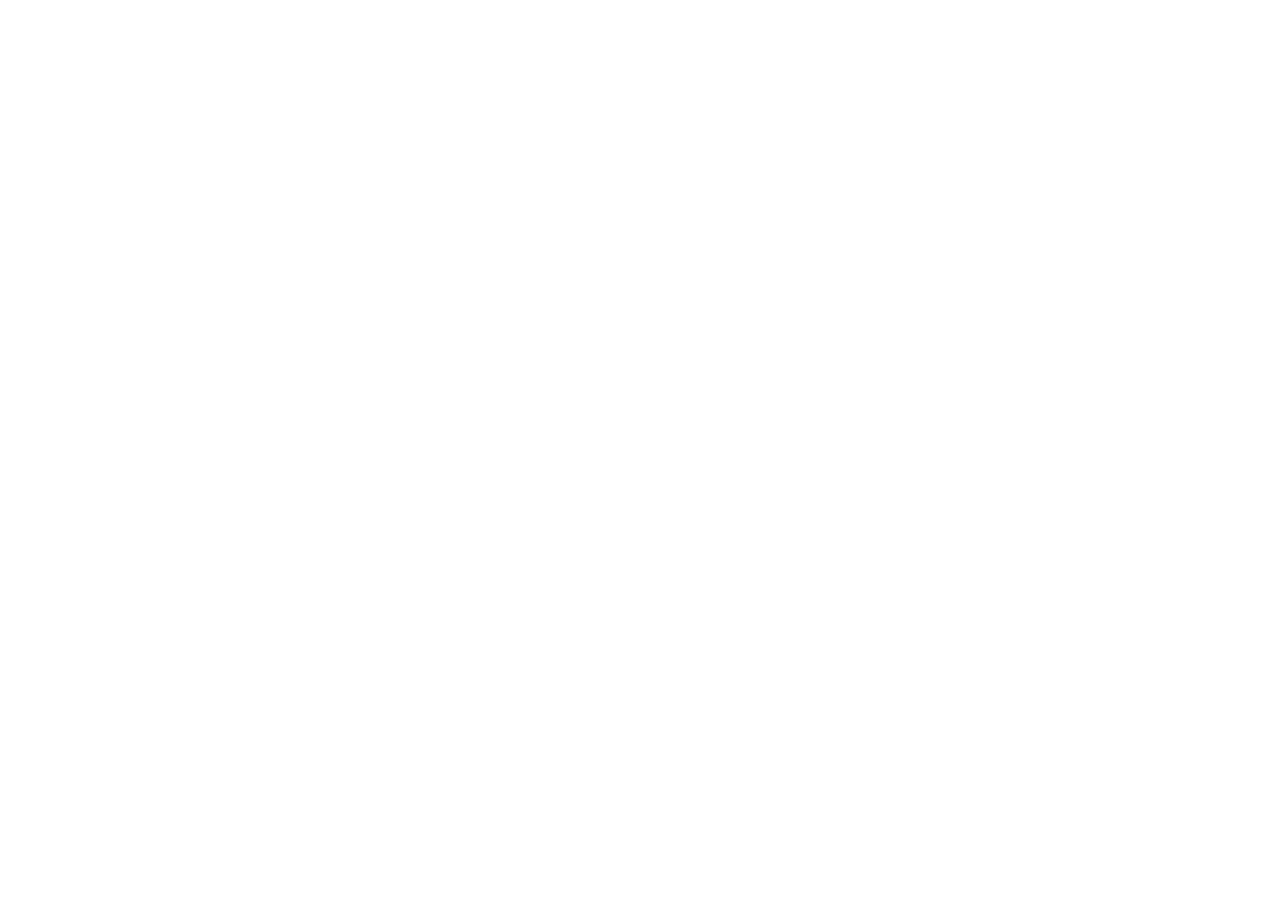
==== table/index.html @ 89da7531 "[ feature/table-ui ] initializing webpage" ====
<!DOCTYPE html>
<html lang="en">
<head>
    <meta charset="UTF-8">
    <meta name="viewport" content="width=device-width, initial-scale=1.0">
    <title>shine.smile</title>

    <!-- favicon -->
    <link rel="apple-touch-icon" sizes="57x57" href="./assets/favicon/apple-icon-57x57.png">
    <link rel="apple-touch-icon" sizes="60x60" href="./assets/favicon/apple-icon-60x60.png">
    <link rel="apple-touch-icon" sizes="72x72" href="./assets/favicon/apple-icon-72x72.png">
    <link rel="apple-touch-icon" sizes="76x76" href="./assets/favicon/apple-icon-76x76.png">
    <link rel="apple-touch-icon" sizes="114x114" href="./assets/favicon/apple-icon-114x114.png">
    <link rel="apple-touch-icon" sizes="120x120" href="./assets/favicon/apple-icon-120x120.png">
    <link rel="apple-touch-icon" sizes="144x144" href="./assets/favicon/apple-icon-144x144.png">
    <link rel="apple-touch-icon" sizes="152x152" href="./assets/favicon/apple-icon-152x152.png">
    <link rel="apple-touch-icon" sizes="180x180" href="./assets/favicon/apple-icon-180x180.png">
    <link rel="icon" type="image/png" sizes="192x192"  href="./assets/favicon/android-icon-192x192.png">
    <link rel="icon" type="image/png" sizes="32x32" href="./assets/favicon/favicon-32x32.png">
    <link rel="icon" type="image/png" sizes="96x96" href="./assets/favicon/favicon-96x96.png">
    <link rel="icon" type="image/png" sizes="16x16" href="./assets/favicon/favicon-16x16.png">
    <link rel="manifest" href="./assets/favicon/manifest.json">
    <meta name="msapplication-TileColor" content="#ffffff">
    <meta name="msapplication-TileImage" content="/ms-icon-144x144.png">
    <meta name="theme-color" content="#ffffff">


    <!-- preconnect -->
    <link rel="preconnect" href="https://cdnjs.cloudflare.com">
    <link rel="preconnect" href="https://fonts.googleapis.com">
    <link rel="preconnect" href="https://fonts.gstatic.com" crossorigin>

    <!-- fonts and icons -->
    <link href="https://fonts.googleapis.com/css2?family=Montserrat:ital,wght@0,100..900;1,100..900&display=swap" rel="stylesheet">
    <link rel="stylesheet" href="https://cdnjs.cloudflare.com/ajax/libs/font-awesome/6.5.2/css/all.min.css" integrity="sha512-SnH5WK+bZxgPHs44uWIX+LLJAJ9/2PkPKZ5QiAj6Ta86w+fsb2TkcmfRyVX3pBnMFcV7oQPJkl9QevSCWr3W6A==" crossorigin="anonymous" referrerpolicy="no-referrer" />

    <!-- css -->
    <link rel="stylesheet" href="./../assets/css/reset.css">
    <link rel="stylesheet" href="./index.css">
</head>
<body>
    
</body>
</html>
---- table/index.css ----
/* General formating */
    :root {
        --color-1: #2E80CE;
        --color-2: #575F66;
        --color-3: #ffffff;
        --color-4: #C9D2DA;
        --color-5: #10375C;
        --color-6: #A9B3BB;
        
        --main-font: "Sora", sans-serif;
        --font-2: "Open Sans", sans-serif;
    }
    * {font-size: 1.6rem; font-family: var(--main-font);font-optical-sizing: auto; font-weight: 300; color: var(--color-2);}
    ::-webkit-scrollbar {background: transparent; width: 5px;}
    ::-webkit-scrollbar-thumb {background: var(--color-5);}
    
/* Common selectors */
    .content-margin {width: calc(100% - 60px * 2); margin-left: auto;margin-right: auto; max-width: 1170px;}

    .logo {width: 86px;height: 31px; background: url(./assets/images/logo/logo.svg) center / cover no-repeat; display: block;}
    .logo:hover {transform: scale(1.05);}
    /* icons */
    
    /* buttons */
    .button2 {padding: 6px 3px; display: inline-block; color: var(--color-4);}
    .button2::before {content: attr(title); display: block;;font-weight: 800; height: 0;visibility: hidden;}
    .button2:hover {color: var(--color-3); font-weight: 400;}

    .button1 {color: var(--color-3); font-weight: 400; background: var(--color-1); border-radius: 30px; border: 1px solid transparent;}
    .button1:hover {background: var(--color-3); border-color: var(--color-1); color: var(--color-1);}

    /* sections */
    .common-section {margin-top: 170px; margin-bottom: 170px;}

    /* transition options */
    a,i {transition: .3s;}
    a {text-decoration: none; }
    ul {list-style-type: none;}

    /* Headers and texts */
    h1,h2,h3,p {margin: 0;padding: 0;}
    h1,h2,h3 {font-weight: 600;line-height: 1.2;}
    h2,h3 { color: var(--color-5);}

    h1 {font-size: 7rem;color: var(--color-3);}
    h2 {font-size: 5rem;}
    
    .desc {font-size: 1.8rem; line-height: 1.6; margin-top: 18px; max-width: 468px; display: -webkit-box; -webkit-line-clamp: 2; -webkit-box-orient:vertical; overflow: hidden;}

    /* navigation l/r */
    .nav {display: flex;gap: 18px;}
    .nav__button {width: 36px;height: 36px;border-radius: 50%;box-sizing: border-box; border: 1px solid var(--color-2); display: flex;align-items: center;justify-content: center;}
    .nav__button {color: var(--color-2);}
    .nav__button:hover {border-color: var(--color-1); background: var(--color-1);}
    .nav__button:hover i {color: var(--color-3);}

/* **************************************************** */

/* Particular selectors */
    /* Navigation bar / Header */
    .navigation { display: flex; justify-content: center; position: sticky; top: -15px; padding-top: 15px; background: var(--color-5); z-index: 999;}
    .navigation__wrapper {padding: 15px 60px; display: flex; align-items: center;}

    .navigation__menu-list {margin-left: auto;margin-right: auto;}
        .navigation__menu-list ul {display: inline-flex; align-items: center;gap: 42px}
        .navigation__menu-list ul a {padding: 6px 3px; display: inline-flex; align-items: center;color: var(--color-4)}
        .navigation__menu-list ul a:before {content: ''; display: block; width: 6px;height: 6px; border-radius: 50%; background: transparent;margin-right: 8px;; transition: .3s;}
        .navigation__menu-list ul a:hover {color: var(--color-3);}
        .navigation__menu-list ul li:hover a::before {background: var(--color-3);}

    .navigation__cta-wrapper {display: flex;align-items: center; gap: 28px;}
        .navigation__button1 {border-radius: 22px;}
        .navigation__button2 {padding: 8px 20px;}
    /*   main ~ sections  */
        /*   main/hero_container  */
        .hero {background: var(--color-5); min-height: 600px; max-height: 850px; height: calc(100vh - 110px); display: flex;}
        .hero__wrapper {display: grid; gap: 113px; align-items: center; grid-template-columns: repeat(2, 1fr);}
            /*   hero/text   */
            .hero__text {max-width: 517px;}
            .hero__title {margin-bottom: 22px;display: -webkit-box; -webkit-line-clamp: 3; -webkit-box-orient:vertical; overflow: hidden;}
            .hero__desc {margin-bottom: 38px; color: var(--color-4);display: -webkit-box; -webkit-line-clamp: 2; -webkit-box-orient:vertical; overflow: hidden;}
            .hero__cta-wrapper {display: flex;align-items: center; gap: 38px;}
                .hero__button1 {padding: 15px 45px; }
                .hero__call {display: inline-flex; align-items: center; color: var(--color-3); }
                .hero__tel {color: var(--color-3); white-space: break-spaces;}
                .hero__tel:hover {color: var(--color-4);}
            /*  hero/images */
            .hero__image {display: flex;align-items: center; max-width: 528px; }
                .hero__image img {object-fit: cover; border-radius: 6px;}
                .hero__image1 {aspect-ratio: 11/18; max-width: 330px; width: 62.5%;  z-index: 10;}
                .hero__image2 {aspect-ratio: 21/41; max-width: 210px; width: 37.5%; margin-left: -6px;}

        /*   main/services_container  */
        .services__wrapper {display: grid; grid-template-columns: repeat(2, 1fr);grid-column-gap: 130px;grid-row-gap: 70px; grid-template-areas: "t t" "i l"; align-items: stretch;}
        .services__wrapper > * {display: block; width: 100%;}
            /* services/meta */
            .services__meta {grid-area: t;}
                .services__meta > * {margin: 0 auto;}
                .services__meta h2 {width: 100%;text-align: center;}
                .services__desc {width: 100%;text-align: center;}
            /* services/image */
            .services__image {grid-area: i; aspect-ratio: 1/1; object-fit: cover; border-radius: 12px;}
            /* services/list >> service items */
            .services__list {grid-area: l; padding: 36px 0;}
                /* services/list/items */
                .services__sv-item {width: 100%; box-sizing: border-box;padding: 22px;border-radius: 10px; display: flex;align-items: flex-start;gap: 20px; transition: .3s;}
                    .sv-item__title {font-size: 1.8rem; margin-bottom: 8px; font-weight: 600;line-height: 1.2; color: var(--color-5); display: inline-block;}
                        .sv-item__title:hover{color: var(--color-1);}
                    .sv-item__desc {line-height: 1.75;}
                    .sv-item__icon {width: 60px;height: 60px;border-radius: 50%;display: flex;align-items: center;justify-content: center; background: #EFF6FD; flex-shrink: 0; box-shadow: 0 8px 16px rgba(0 0 0 / 5%);}
                        .sv-item__icon i {color: var(--color-5);}
                .services__sv-item:hover {box-shadow: 0px 14px 28px 0px rgba(0, 0, 0, 0.05);} 
                .services__sv-item:hover .sv-item__icon {background: var(--color-5);} .services__sv-item:hover i {color: var(--color-3);}
                /* services/list/cta */
                .services__cta {display: inline-block; margin-top: auto; padding: 15px 50px;margin-top: 55px;}
        /*   main/how it works_container  */
        .hiw {background: #F6FBFF;padding: 100px 0;display: flex;}
            /* main/how it works/p.desc */
            .hiw__desc {margin-bottom: 70px;}
            /* main/how it works/list container */
            .hiw__list {display: flex;align-items: flex-end; gap: 30px;min-height: 416px; flex-wrap: wrap; justify-content: center;}
                .hiw__hiw-item {box-sizing: border-box; width: 370px;height: 400px;border-radius: 4px;border: 16px solid #eaf6ff;padding: 42px; transition: .3s;flex-shrink: 0; }
                .hiw__hiw-item:hover {margin-bottom: 16px; border-color: var(--color-1);}
                    .hiw-item__icon {width: 72px;height: 72px;margin-bottom: 18px;}
                    .hiw-item__title {font-size: 2.6rem;font-weight: 600;color: var(--color-5);margin-bottom: 28px;}
                    .hiw-item__desc {margin-bottom: 18px;line-height: 1.75;}
                    .hiw-item__cta:hover {font-weight: 400;color: var(--color-1);}
        /*   main/information_container  */
        .info__wrapper {display: grid;gap: 130px; grid-template-columns: repeat(2, 1fr); align-content: center; grid-auto-rows: minmax(500px, auto);}
            /* main/information/images */
            .info__image {position: relative;}
                .info__image img {position: absolute; object-fit: cover; border-radius: 6px; }
                .info__img1 {top: 0;left: 0; width: 90%; aspect-ratio: 4 / 3;}
                .info__img2 {bottom: 0;right: 0; width: 40%; aspect-ratio: 1 / 1.5;}
            .info__text {display: flex;justify-content: center; flex-direction: column;}
                .info__cta {padding: 15px 50px;display: inline-block; margin-top: 38px;}
        /*  main/teams_container */
        .team__wrapper {display: flex; align-items: center; flex-direction: column;}
            /* main/teams/title */
            .team__title { margin-bottom: 38px;display: block;text-align: center;}
            /* main/teams/cta */
            .team__cta {margin-bottom: 70px; display: inline-block;padding: 15px 25px; margin-left: auto;margin-right: auto;}
            /* main/teams/people-list */
            .team__people {width: 100%;margin-bottom: 38px; gap: 30px;display: flex;overflow: hidden;}
                .people__person {width: 270px;flex-shrink: 0;}
                .people__person:hover .person__img {filter: brightness(.8);}
                .person__img {width: 100%;height: 318px; object-fit: cover; border-radius: 6px; transition: 0.3s;}
                .person__meta {padding: 12px 18px;}
                    .person__name {color: var(--color-5); font-weight: 400; text-align: center; line-height: 1.75; display: block;transition: 0.3s;}
                    .person__name:hover {font-weight: 600;color: var(--color-1);}
                    .person__location {font-size: 1.4rem;text-align: center;line-height: 1.8;}
        /*  main/download_container */
        .download__wrapper {border-radius: 4px;background: var(--color-1);padding: 76px 70px; box-sizing: border-box; position: relative;}
            .download__image {flex-shrink: 0;width: 284px;height: 522px; margin-bottom: -70px; background: url(./assets/images/page-landing/cta-download/phone.svg) center/contain no-repeat; position: absolute;bottom: 70px;}
            .download__text {margin-left: auto; width: 50%;}
                .download__title {color: var(--color-3);margin-bottom: 18px;}
                .download__desc {color: var(--color-3); margin-bottom: 38px; }
                .download__location {display: flex;align-items: center;gap: 28px;}
                    .download__store {display: inline-block; opacity: 0.8;}
                    .download__store:hover {opacity: 1;}
        /*  main/blog_container */
        .blog {overflow: inherit;}
        .blog__wrapper {display: grid;grid-template-columns: 450px calc(100% - 580px); grid-gap: 130px; align-items: center; }
            /* blog/text */
            .blog__text {display: grid;grid-gap: 28px;}
                .blog__cta {display: inline-block; color: #10375C;}
                .blog__cta:hover {text-decoration: underline;}
            /* blog/list */
            .blog-list {display: grid;grid-template-columns: repeat(auto-fill, 270px); grid-auto-rows: 375px;grid-auto-columns: 270px;grid-gap: 30px;  grid-auto-flow: column; overflow-x: clip; width: 100%; box-sizing: border-box; padding: 0 20px;}
                .blog-list__blog-item {border-radius: 12px; border: 1px solid #E8EBEE; box-sizing: border-box; overflow: hidden; transition: 0.3s;}
                .blog-list__blog-item:hover {border-color: transparent;box-shadow: 0px 18px 50px 0px rgba(0, 0, 0, 0.05);}
                    .blog-item__img {height: 172px; object-fit: cover;}
                    .blog-item__meta {padding: 18px 22px; }
                        .blog-item__title {font-size: 1.6rem; margin-bottom: 10px;line-height: 1.6;}
                        .blog-item__desc {font-size: 1.4rem; margin-bottom: 10px;line-height: 1.7;}
                        .blog-list__blog-item a {color: var(--color-5);}
                        .blog-list__blog-item a:hover, .blog-item__title:hover {color: var(--color-1);}
        /* main/cta__appoint_container */
        .appoint__wrapper {display: flex; flex-direction: column; align-items: center;padding: 100px 0;}
            .appoint__title {margin-bottom: 18px; text-align: center;}
            .appoint__hr {margin-bottom: 18px;width: 136px;height: 2px;background: var(--color-1); }
            .appoint__desc {margin-bottom: 38px; max-width: 617px; text-align: center;}
                .appoint__desc a {font-size: 1.8rem;}
                .appoint__desc a:hover {color: var(--color-1);}
            .appoint__cta {padding: 15px 40px;}
    /* Footer */
    .footer {background: var(--color-5);padding-top: 100px;padding-bottom: 42px;}
    .footer__meta {display: grid; grid-template-columns: 1fr auto auto 1fr; grid-gap: 78px; align-items: flex-start;}
        
        /* footer/meta/site-meta [similar to hero */
        .meta__desc {margin-top: 22px; font-size: 1.6rem;font-weight: 400; display: block; color: var(--color-6); font-family: var(--font-2);}
        
        /* 

            footer/meta-column/sub-row

            support
            a
            b
            c

        */
        .meta__info {display: block;}
        .meta__item {display: grid;gap: 28px;}
            .col__row {display: block;}
                .col__title {color: var(--color-3); font-weight: 600; margin-bottom: 20px; display: inline-block; font-family: var(--font-2);}
                .col__row ul {text-indent: 0; padding: 0; margin: 0; display: grid;grid-gap: 10px;}
                .col__row li a {line-height: 1.85; font-family: var(--font-2); color: var(--color-6); }
                .col__row li a::before {content: attr(title); display: block;height: 0;visibility: hidden;font-weight: 600;}
                .col__row li:hover a {font-weight: 600;color: var(--color-3);}
            .sns {display: flex;gap: 10px;}
                .sns__item {width: 32px;height: 32px;border-radius: 50%; background: var(--color-3); display: flex;align-items: center;justify-content: center;}
                .sns__item i {color: #2E80CE;}
                .sns__item:hover {background: var(--color-1);}
                .sns__item:hover i {color: var(--color-3)}
            .subscribe__desc {font-size: 1.4rem; font-family: var(--font-2); margin-bottom: 10px; line-height: 1.8; color: var(--color-6); }
            .subscribe__input {display: flex;gap: 12px; align-items: stretch;}
                .subscribe__email {border: 1px solid #406181; width: 212px;padding: 10px;box-sizing: border-box; border-radius: 4px;outline: none; background: transparent; font-family: var(--font-2); font-size: 1.4rem; color: var(--color-6);  }
                .subscribe__button {padding: 10px 20px; border: 0; font-family: var(--font-2); font-size: 1.4rem; border-radius: 4px; outline: none;}
        .footer__hr {width: 100%;height: 1px;background: #406181; margin: 28px 0;}
        .copyright {font-size: 1.4rem; font-family: var(--font-2);display: block;text-align: center; color: #AAB3BA;}
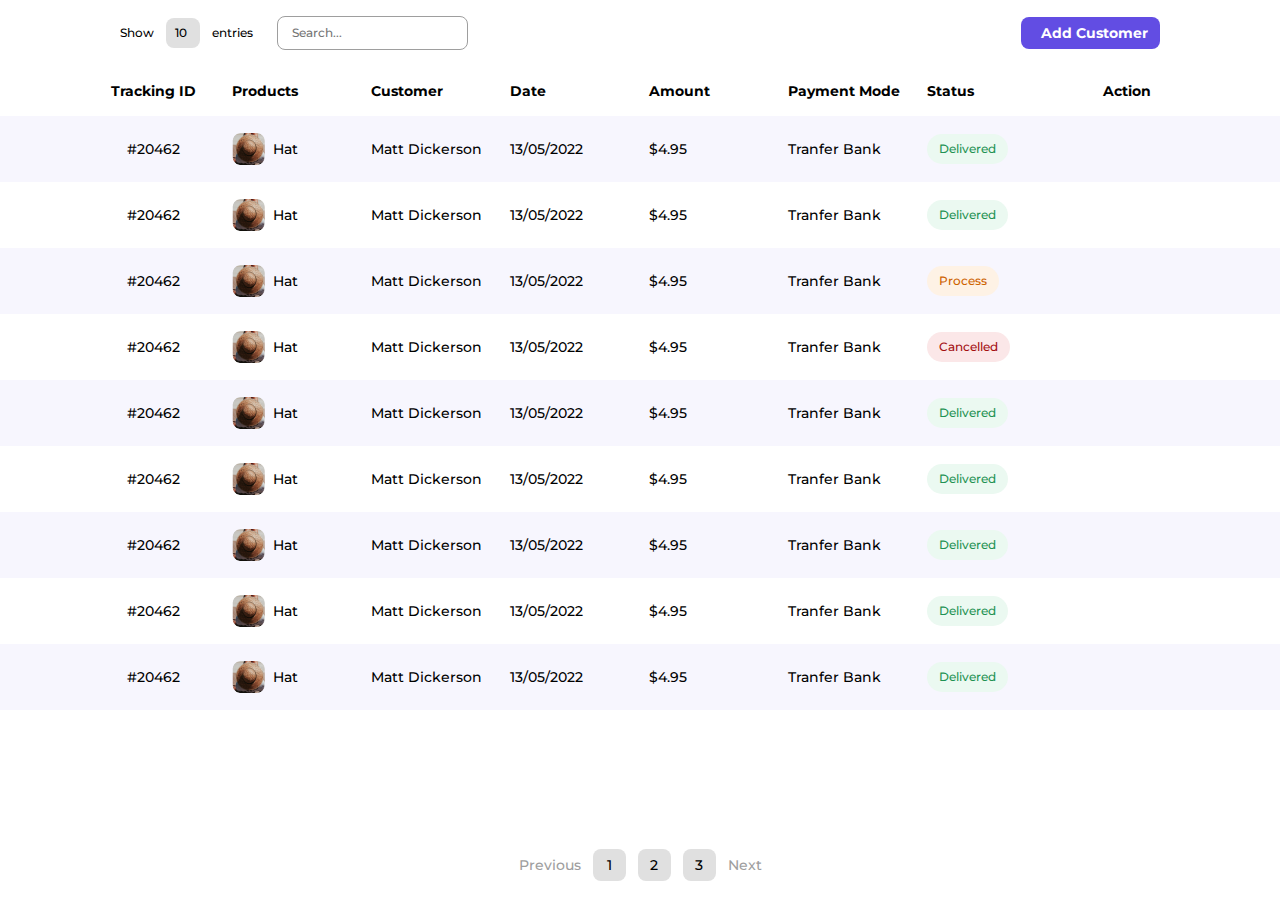
==== commit ce9bdac1: "Merge pull request #1 from houtarouhyouka1203/feature/table-ui" ====
--- a/table/index.html
+++ b/table/index.html
@@ -3,23 +3,23 @@
 <head>
     <meta charset="UTF-8">
     <meta name="viewport" content="width=device-width, initial-scale=1.0">
-    <title>shine.smile</title>
+    <title>table ui design</title>
 
     <!-- favicon -->
-    <link rel="apple-touch-icon" sizes="57x57" href="./assets/favicon/apple-icon-57x57.png">
-    <link rel="apple-touch-icon" sizes="60x60" href="./assets/favicon/apple-icon-60x60.png">
-    <link rel="apple-touch-icon" sizes="72x72" href="./assets/favicon/apple-icon-72x72.png">
-    <link rel="apple-touch-icon" sizes="76x76" href="./assets/favicon/apple-icon-76x76.png">
-    <link rel="apple-touch-icon" sizes="114x114" href="./assets/favicon/apple-icon-114x114.png">
-    <link rel="apple-touch-icon" sizes="120x120" href="./assets/favicon/apple-icon-120x120.png">
-    <link rel="apple-touch-icon" sizes="144x144" href="./assets/favicon/apple-icon-144x144.png">
-    <link rel="apple-touch-icon" sizes="152x152" href="./assets/favicon/apple-icon-152x152.png">
-    <link rel="apple-touch-icon" sizes="180x180" href="./assets/favicon/apple-icon-180x180.png">
-    <link rel="icon" type="image/png" sizes="192x192"  href="./assets/favicon/android-icon-192x192.png">
-    <link rel="icon" type="image/png" sizes="32x32" href="./assets/favicon/favicon-32x32.png">
-    <link rel="icon" type="image/png" sizes="96x96" href="./assets/favicon/favicon-96x96.png">
-    <link rel="icon" type="image/png" sizes="16x16" href="./assets/favicon/favicon-16x16.png">
-    <link rel="manifest" href="./assets/favicon/manifest.json">
+    <link rel="apple-touch-icon" sizes="57x57" href="./../assets/favicon/apple-icon-57x57.png">
+    <link rel="apple-touch-icon" sizes="60x60" href="./../assets/favicon/apple-icon-60x60.png">
+    <link rel="apple-touch-icon" sizes="72x72" href="./../assets/favicon/apple-icon-72x72.png">
+    <link rel="apple-touch-icon" sizes="76x76" href="./../assets/favicon/apple-icon-76x76.png">
+    <link rel="apple-touch-icon" sizes="114x114" href="./../assets/favicon/apple-icon-114x114.png">
+    <link rel="apple-touch-icon" sizes="120x120" href="./../assets/favicon/apple-icon-120x120.png">
+    <link rel="apple-touch-icon" sizes="144x144" href="./../assets/favicon/apple-icon-144x144.png">
+    <link rel="apple-touch-icon" sizes="152x152" href="./../assets/favicon/apple-icon-152x152.png">
+    <link rel="apple-touch-icon" sizes="180x180" href="./../assets/favicon/apple-icon-180x180.png">
+    <link rel="icon" type="image/png" sizes="192x192"  href="./../assets/favicon/android-icon-192x192.png">
+    <link rel="icon" type="image/png" sizes="32x32" href="./../assets/favicon/favicon-32x32.png">
+    <link rel="icon" type="image/png" sizes="96x96" href="./../assets/favicon/favicon-96x96.png">
+    <link rel="icon" type="image/png" sizes="16x16" href="./../assets/favicon/favicon-16x16.png">
+    <link rel="manifest" href="./../assets/favicon/manifest.json">
     <meta name="msapplication-TileColor" content="#ffffff">
     <meta name="msapplication-TileImage" content="/ms-icon-144x144.png">
     <meta name="theme-color" content="#ffffff">
@@ -39,6 +39,218 @@
     <link rel="stylesheet" href="./index.css">
 </head>
 <body>
-    
+    <header>
+        <div class="content-margin header__wrapper">
+            <a href="#!" class="header__filter bdrs">
+                <i class="fa-solid fa-filter"></i>
+            </a>
+            <form action="index.html" class="header__form">
+                <div class="header__noe">
+                    <span>Show</span>
+                    <div class="noe__droplist bdrs">
+                        <span>10</span>
+                        <i class="fa-solid fa-caret-down fa-2xs"></i>
+                    </div>
+                    <span>entries</span>
+                </div>
+                <div class="header__search bdrs" >
+                    <i class="fa-solid fa-magnifying-glass fa-sm"></i>
+                    <input type="text" placeholder="Search..." class="header__input">
+                </div>
+            </form>
+            <button type="button" class="header__add bdrs">
+                <i class="fa-solid fa-plus fa-sm"></i>
+                <span>Add Customer</span>
+            </button>
+        </div>
+    </header>
+    <main>
+        <div class="main__wrapper">
+            <div class="table__wrapper">
+                <table>
+                    <thead>
+                        <tr>
+                            <th class="track__id">Tracking ID</th>
+                            <th>
+                                <div class="th__wrap">
+                                    <span>Products</span>
+                                    <i class="fa-solid fa-sort fa-sm"></i>
+                                </div >
+                            </th>
+                            <th>
+                                <div class="th__wrap">
+                                    <span>Customer</span>
+                                    <i class="fa-solid fa-sort fa-sm"></i>
+                                </div >
+                            </th>
+                            <th>
+                                <div class="th__wrap">
+                                    <span>Date</span>
+                                    <i class="fa-solid fa-sort fa-sm"></i>
+                                </div >
+                            </th>
+                            <th>Amount</th>
+                            <th>Payment Mode</th>
+                            <th>
+                                <div class="th__wrap">
+                                    <span>Status</span>
+                                    <i class="fa-solid fa-sort fa-sm"></i>
+                                </div >
+                            </th>
+                            <th class="track__cta">Action</th>
+                        </tr>
+                    </thead>
+                    <tbody>
+                        <tr>
+                            <td class="track__id">#20462</td>
+                            <td><img src="./icon/icon.png" alt="" srcset=""> <span>Hat</span></td>
+                            <td>Matt Dickerson</td>
+                            <td>13/05/2022</td>
+                            <td>$4.95	</td>
+                            <td>Tranfer Bank</td>
+                            <td>
+                                <strong class="delivered">Delivered</strong>
+                            </td>
+                            <td>
+                                <a href="#!" class="action bdrs"><i class="fa-solid fa-pen-to-square"></i></a>
+                                <a href="#!" class="action bdrs"><i class="fa-solid fa-delete-left"></i></a>
+                            </td>
+                        </tr>
+                        <tr>
+                            <td class="track__id">#20462</td>
+                            <td><img src="./icon/icon.png" alt="" srcset=""> <span>Hat</span></td>
+                            <td>Matt Dickerson</td>
+                            <td>13/05/2022</td>
+                            <td>$4.95	</td>
+                            <td>Tranfer Bank</td>
+                            <td>
+                                <strong class="delivered">Delivered</strong>
+                            </td>
+                            <td>
+                                <a href="#!" class="action bdrs"><i class="fa-solid fa-pen-to-square"></i></a>
+                                <a href="#!" class="action bdrs"><i class="fa-solid fa-delete-left"></i></a>
+                            </td>
+                        </tr>
+                        <tr>
+                            <td class="track__id">#20462</td>
+                            <td><img src="./icon/icon.png" alt="" srcset=""> <span>Hat</span></td>
+                            <td>Matt Dickerson</td>
+                            <td>13/05/2022</td>
+                            <td>$4.95	</td>
+                            <td>Tranfer Bank</td>
+                            <td>
+                                <strong class="process">Process</strong>
+                            </td>
+                            <td>
+                                <a href="#!" class="action bdrs"><i class="fa-solid fa-pen-to-square"></i></a>
+                                <a href="#!" class="action bdrs"><i class="fa-solid fa-delete-left"></i></a>
+                            </td>
+                        </tr>
+                        <tr>
+                            <td class="track__id">#20462</td>
+                            <td><img src="./icon/icon.png" alt="" srcset=""> <span>Hat</span></td>
+                            <td>Matt Dickerson</td>
+                            <td>13/05/2022</td>
+                            <td>$4.95	</td>
+                            <td>Tranfer Bank</td>
+                            <td>
+                                <strong class="canceled">Cancelled</strong>
+                            </td>
+                            <td>
+                                <a href="#!" class="action bdrs"><i class="fa-solid fa-pen-to-square"></i></a>
+                                <a href="#!" class="action bdrs"><i class="fa-solid fa-delete-left"></i></a>
+                            </td>
+                        </tr>
+                        <tr>
+                            <td class="track__id">#20462</td>
+                            <td><img src="./icon/icon.png" alt="" srcset=""> <span>Hat</span></td>
+                            <td>Matt Dickerson</td>
+                            <td>13/05/2022</td>
+                            <td>$4.95	</td>
+                            <td>Tranfer Bank</td>
+                            <td>
+                                <strong class="delivered">Delivered</strong>
+                            </td>
+                            <td>
+                                <a href="#!" class="action bdrs"><i class="fa-solid fa-pen-to-square"></i></a>
+                                <a href="#!" class="action bdrs"><i class="fa-solid fa-delete-left"></i></a>
+                            </td>
+                        </tr>
+                        <tr>
+                            <td class="track__id">#20462</td>
+                            <td><img src="./icon/icon.png" alt="" srcset=""> <span>Hat</span></td>
+                            <td>Matt Dickerson</td>
+                            <td>13/05/2022</td>
+                            <td>$4.95	</td>
+                            <td>Tranfer Bank</td>
+                            <td>
+                                <strong class="delivered">Delivered</strong>
+                            </td>
+                            <td>
+                                <a href="#!" class="action bdrs"><i class="fa-solid fa-pen-to-square"></i></a>
+                                <a href="#!" class="action bdrs"><i class="fa-solid fa-delete-left"></i></a>
+                            </td>
+                        </tr>
+                        <tr>
+                            <td class="track__id">#20462</td>
+                            <td><img src="./icon/icon.png" alt="" srcset=""> <span>Hat</span></td>
+                            <td>Matt Dickerson</td>
+                            <td>13/05/2022</td>
+                            <td>$4.95	</td>
+                            <td>Tranfer Bank</td>
+                            <td>
+                                <strong class="delivered">Delivered</strong>
+                            </td>
+                            <td>
+                                <a href="#!" class="action bdrs"><i class="fa-solid fa-pen-to-square"></i></a>
+                                <a href="#!" class="action bdrs"><i class="fa-solid fa-delete-left"></i></a>
+                            </td>
+                        </tr>
+                        <tr>
+                            <td class="track__id">#20462</td>
+                            <td><img src="./icon/icon.png" alt="" srcset=""> <span>Hat</span></td>
+                            <td>Matt Dickerson</td>
+                            <td>13/05/2022</td>
+                            <td>$4.95	</td>
+                            <td>Tranfer Bank</td>
+                            <td>
+                                <strong class="delivered">Delivered</strong>
+                            </td>
+                            <td>
+                                <a href="#!" class="action bdrs"><i class="fa-solid fa-pen-to-square"></i></a>
+                                <a href="#!" class="action bdrs"><i class="fa-solid fa-delete-left"></i></a>
+                            </td>
+                        </tr>
+                        <tr>
+                            <td class="track__id">#20462</td>
+                            <td><img src="./icon/icon.png" alt="" srcset=""> <span>Hat</span></td>
+                            <td>Matt Dickerson</td>
+                            <td>13/05/2022</td>
+                            <td>$4.95	</td>
+                            <td>Tranfer Bank</td>
+                            <td>
+                                <strong class="delivered">Delivered</strong>
+                            </td>
+                            <td>
+                                <a href="#!" class="action bdrs"><i class="fa-solid fa-pen-to-square"></i></a>
+                                <a href="#!" class="action bdrs"><i class="fa-solid fa-delete-left"></i></a>
+                            </td>
+                        </tr>
+                    </tbody>
+                </table>
+            </div>
+        </div>
+    </main>
+    <footer>
+        <div class="content-margin footer__wrapper">
+            <nav>
+                <a href="#!" class="nav__button pre">Previous</a>
+                <a href="#!" class="nav__tab nav__tab--1 bdrs">1</a>
+                <a href="#!" class="nav__tab nav__tab--2 bdrs">2</a>
+                <a href="#!" class="nav__tab nav__tab--3 bdrs">3</a>
+                <a href="#!" class="nav__button next">Next</a>
+            </nav>
+        </div>
+    </footer>
 </body>
-</html>+</html>
--- a/table/index.css
+++ b/table/index.css
@@ -1,37 +1,29 @@
 /* General formating */
     :root {
-        --color-1: #2E80CE;
-        --color-2: #575F66;
-        --color-3: #ffffff;
-        --color-4: #C9D2DA;
-        --color-5: #10375C;
-        --color-6: #A9B3BB;
+        --color-1: #624DE3;
+        --color-2: #FFFFFF;
+        --color-3: #F7F6FE;
+        --color-4: #E0E0E0;
+        --color-5: #000000;
+        --color-6: #9E9E9E;
+
+        /* 
+            obj status  - deliver */
+
         
-        --main-font: "Sora", sans-serif;
-        --font-2: "Open Sans", sans-serif;
+        --main-font: "Montserrat", sans-serif;
     }
-    * {font-size: 1.6rem; font-family: var(--main-font);font-optical-sizing: auto; font-weight: 300; color: var(--color-2);}
-    ::-webkit-scrollbar {background: transparent; width: 5px;}
-    ::-webkit-scrollbar-thumb {background: var(--color-5);}
+    * {font-size: 1.4rem; font-family: var(--main-font);font-optical-sizing: auto; font-weight: 300; color: var(--color-5);}
+    ::-webkit-scrollbar {background: transparent; width: 3px; height: 3px;}
+    ::-webkit-scrollbar-thumb {background: var(--color-1); width: 3px; height: 3px;}
     
 /* Common selectors */
-    .content-margin {width: calc(100% - 60px * 2); margin-left: auto;margin-right: auto; max-width: 1170px;}
+    .content-margin {width: calc(100% - 35px * 2); margin-left: auto;margin-right: auto; max-width: 1040px; padding-left: 35px;padding-right: 35px;}
+    header, footer {box-sizing: border-box; padding-top: 16px;padding-bottom: 16px;}
 
-    .logo {width: 86px;height: 31px; background: url(./assets/images/logo/logo.svg) center / cover no-repeat; display: block;}
-    .logo:hover {transform: scale(1.05);}
-    /* icons */
+    .bdrs {border-radius: 8px}
+      /* icons */
     
-    /* buttons */
-    .button2 {padding: 6px 3px; display: inline-block; color: var(--color-4);}
-    .button2::before {content: attr(title); display: block;;font-weight: 800; height: 0;visibility: hidden;}
-    .button2:hover {color: var(--color-3); font-weight: 400;}
-
-    .button1 {color: var(--color-3); font-weight: 400; background: var(--color-1); border-radius: 30px; border: 1px solid transparent;}
-    .button1:hover {background: var(--color-3); border-color: var(--color-1); color: var(--color-1);}
-
-    /* sections */
-    .common-section {margin-top: 170px; margin-bottom: 170px;}
-
     /* transition options */
     a,i {transition: .3s;}
     a {text-decoration: none; }
@@ -44,180 +36,71 @@
 
     h1 {font-size: 7rem;color: var(--color-3);}
     h2 {font-size: 5rem;}
-    
-    .desc {font-size: 1.8rem; line-height: 1.6; margin-top: 18px; max-width: 468px; display: -webkit-box; -webkit-line-clamp: 2; -webkit-box-orient:vertical; overflow: hidden;}
-
-    /* navigation l/r */
-    .nav {display: flex;gap: 18px;}
-    .nav__button {width: 36px;height: 36px;border-radius: 50%;box-sizing: border-box; border: 1px solid var(--color-2); display: flex;align-items: center;justify-content: center;}
-    .nav__button {color: var(--color-2);}
-    .nav__button:hover {border-color: var(--color-1); background: var(--color-1);}
-    .nav__button:hover i {color: var(--color-3);}
 
 /* **************************************************** */
 
 /* Particular selectors */
-    /* Navigation bar / Header */
-    .navigation { display: flex; justify-content: center; position: sticky; top: -15px; padding-top: 15px; background: var(--color-5); z-index: 999;}
-    .navigation__wrapper {padding: 15px 60px; display: flex; align-items: center;}
+    /* Header */
+    header {background: var(--color-2); position: sticky; top: 0;left: 0; width: 100%;  z-index: 99;}
+    .header__wrapper {display: flex; align-items: center;justify-content: space-between;}
+        /* header/filter */
+        .header__filter {padding: 8px 9px;align-items: center;justify-content: center;}
+        .header__filter:hover {background: var(--color-4);}
+        /* header/form */
+        .header__form , .header__noe {display: flex;align-items: center;}
+        .header__form * {font-size: 1.2rem;}
+        .header__form {gap: 24px; visibility: visible;}
+            .header__noe {gap: 12px;}
+                .header__noe span {font-weight: 500;}
+                .noe__droplist {padding: 8px 9px; background: var(--color-4); display: flex; align-items: center;gap: 4px;}
+            .header__search {border: 1px solid var(--color-6); padding: 9px 9px; display: flex;align-items: center;gap: 5px;}
+                .header__search i {color: var(--color-6); display: inline-block;}
+                .header__input {padding: 0;margin: 0; outline: none; color: var(--color-6);border: 0;font-weight: 500;}
+        /* header/button */
+        .header__add {padding: 8px 12px; display: flex;align-items: center;gap: 8px; background: var(--color-1); outline: none; border: 0;}
+            .header__add i {color: var(--color-2);}
+            .header__add span {color: var(--color-2); display: inline-block; font-weight: 700;}
+        .header__add:hover {opacity: .8;}
+    /* main ~ table  */
+        /* table */
+        .main__wrapper {height: calc(99.5vh - 64px * 2); display: flex; overflow: auto;}
+        .table__wrapper { align-self: flex-start; width: 100%;}
+        /* table */
+        table {border-collapse: collapse; width: 100%;}
+            thead, tbody {display: flex; width: 100%; flex-direction: column;}
+            tbody tr:nth-child(odd) {background: var(--color-3);}
+                tr {display: flex; justify-content: center;width: 100%;padding: 16px; gap: 16px; box-sizing: border-box;}
+                    td, th {width: 121px; display: inline-flex; align-items: center; gap: 8px;}
+                    td, td span {font-weight: 500;} 
+                    th, th span {font-weight: 700;}
+                    .track__id, .track__cta {justify-content: center;}
+                    .th__wrap {display: flex; align-items: center; justify-content: space-between; width: 100%;}
+                    td:has(a) {justify-content: center;}
+                        .action {padding: 8px 9px;}
+                        .action:hover {background: var(--color-4);} 
+        table img {border-radius: 8px;}
+        strong {display: block; padding: 8px 12px;border-radius: 22px; font-size: 1.2rem; font-weight: 500;}
+        strong.delivered {background: #EBF9F1 ; color: #1F9254;}
+        strong.process {background: #FEF2E5 ; color: #CD6200;}
+        strong.canceled{background: #FBE7E8 ; color: #A30D11;}
+        thead {position: sticky; top: 0; background: var(--color-2);}
 
-    .navigation__menu-list {margin-left: auto;margin-right: auto;}
-        .navigation__menu-list ul {display: inline-flex; align-items: center;gap: 42px}
-        .navigation__menu-list ul a {padding: 6px 3px; display: inline-flex; align-items: center;color: var(--color-4)}
-        .navigation__menu-list ul a:before {content: ''; display: block; width: 6px;height: 6px; border-radius: 50%; background: transparent;margin-right: 8px;; transition: .3s;}
-        .navigation__menu-list ul a:hover {color: var(--color-3);}
-        .navigation__menu-list ul li:hover a::before {background: var(--color-3);}
-
-    .navigation__cta-wrapper {display: flex;align-items: center; gap: 28px;}
-        .navigation__button1 {border-radius: 22px;}
-        .navigation__button2 {padding: 8px 20px;}
-    /*   main ~ sections  */
-        /*   main/hero_container  */
-        .hero {background: var(--color-5); min-height: 600px; max-height: 850px; height: calc(100vh - 110px); display: flex;}
-        .hero__wrapper {display: grid; gap: 113px; align-items: center; grid-template-columns: repeat(2, 1fr);}
-            /*   hero/text   */
-            .hero__text {max-width: 517px;}
-            .hero__title {margin-bottom: 22px;display: -webkit-box; -webkit-line-clamp: 3; -webkit-box-orient:vertical; overflow: hidden;}
-            .hero__desc {margin-bottom: 38px; color: var(--color-4);display: -webkit-box; -webkit-line-clamp: 2; -webkit-box-orient:vertical; overflow: hidden;}
-            .hero__cta-wrapper {display: flex;align-items: center; gap: 38px;}
-                .hero__button1 {padding: 15px 45px; }
-                .hero__call {display: inline-flex; align-items: center; color: var(--color-3); }
-                .hero__tel {color: var(--color-3); white-space: break-spaces;}
-                .hero__tel:hover {color: var(--color-4);}
-            /*  hero/images */
-            .hero__image {display: flex;align-items: center; max-width: 528px; }
-                .hero__image img {object-fit: cover; border-radius: 6px;}
-                .hero__image1 {aspect-ratio: 11/18; max-width: 330px; width: 62.5%;  z-index: 10;}
-                .hero__image2 {aspect-ratio: 21/41; max-width: 210px; width: 37.5%; margin-left: -6px;}
-
-        /*   main/services_container  */
-        .services__wrapper {display: grid; grid-template-columns: repeat(2, 1fr);grid-column-gap: 130px;grid-row-gap: 70px; grid-template-areas: "t t" "i l"; align-items: stretch;}
-        .services__wrapper > * {display: block; width: 100%;}
-            /* services/meta */
-            .services__meta {grid-area: t;}
-                .services__meta > * {margin: 0 auto;}
-                .services__meta h2 {width: 100%;text-align: center;}
-                .services__desc {width: 100%;text-align: center;}
-            /* services/image */
-            .services__image {grid-area: i; aspect-ratio: 1/1; object-fit: cover; border-radius: 12px;}
-            /* services/list >> service items */
-            .services__list {grid-area: l; padding: 36px 0;}
-                /* services/list/items */
-                .services__sv-item {width: 100%; box-sizing: border-box;padding: 22px;border-radius: 10px; display: flex;align-items: flex-start;gap: 20px; transition: .3s;}
-                    .sv-item__title {font-size: 1.8rem; margin-bottom: 8px; font-weight: 600;line-height: 1.2; color: var(--color-5); display: inline-block;}
-                        .sv-item__title:hover{color: var(--color-1);}
-                    .sv-item__desc {line-height: 1.75;}
-                    .sv-item__icon {width: 60px;height: 60px;border-radius: 50%;display: flex;align-items: center;justify-content: center; background: #EFF6FD; flex-shrink: 0; box-shadow: 0 8px 16px rgba(0 0 0 / 5%);}
-                        .sv-item__icon i {color: var(--color-5);}
-                .services__sv-item:hover {box-shadow: 0px 14px 28px 0px rgba(0, 0, 0, 0.05);} 
-                .services__sv-item:hover .sv-item__icon {background: var(--color-5);} .services__sv-item:hover i {color: var(--color-3);}
-                /* services/list/cta */
-                .services__cta {display: inline-block; margin-top: auto; padding: 15px 50px;margin-top: 55px;}
-        /*   main/how it works_container  */
-        .hiw {background: #F6FBFF;padding: 100px 0;display: flex;}
-            /* main/how it works/p.desc */
-            .hiw__desc {margin-bottom: 70px;}
-            /* main/how it works/list container */
-            .hiw__list {display: flex;align-items: flex-end; gap: 30px;min-height: 416px; flex-wrap: wrap; justify-content: center;}
-                .hiw__hiw-item {box-sizing: border-box; width: 370px;height: 400px;border-radius: 4px;border: 16px solid #eaf6ff;padding: 42px; transition: .3s;flex-shrink: 0; }
-                .hiw__hiw-item:hover {margin-bottom: 16px; border-color: var(--color-1);}
-                    .hiw-item__icon {width: 72px;height: 72px;margin-bottom: 18px;}
-                    .hiw-item__title {font-size: 2.6rem;font-weight: 600;color: var(--color-5);margin-bottom: 28px;}
-                    .hiw-item__desc {margin-bottom: 18px;line-height: 1.75;}
-                    .hiw-item__cta:hover {font-weight: 400;color: var(--color-1);}
-        /*   main/information_container  */
-        .info__wrapper {display: grid;gap: 130px; grid-template-columns: repeat(2, 1fr); align-content: center; grid-auto-rows: minmax(500px, auto);}
-            /* main/information/images */
-            .info__image {position: relative;}
-                .info__image img {position: absolute; object-fit: cover; border-radius: 6px; }
-                .info__img1 {top: 0;left: 0; width: 90%; aspect-ratio: 4 / 3;}
-                .info__img2 {bottom: 0;right: 0; width: 40%; aspect-ratio: 1 / 1.5;}
-            .info__text {display: flex;justify-content: center; flex-direction: column;}
-                .info__cta {padding: 15px 50px;display: inline-block; margin-top: 38px;}
-        /*  main/teams_container */
-        .team__wrapper {display: flex; align-items: center; flex-direction: column;}
-            /* main/teams/title */
-            .team__title { margin-bottom: 38px;display: block;text-align: center;}
-            /* main/teams/cta */
-            .team__cta {margin-bottom: 70px; display: inline-block;padding: 15px 25px; margin-left: auto;margin-right: auto;}
-            /* main/teams/people-list */
-            .team__people {width: 100%;margin-bottom: 38px; gap: 30px;display: flex;overflow: hidden;}
-                .people__person {width: 270px;flex-shrink: 0;}
-                .people__person:hover .person__img {filter: brightness(.8);}
-                .person__img {width: 100%;height: 318px; object-fit: cover; border-radius: 6px; transition: 0.3s;}
-                .person__meta {padding: 12px 18px;}
-                    .person__name {color: var(--color-5); font-weight: 400; text-align: center; line-height: 1.75; display: block;transition: 0.3s;}
-                    .person__name:hover {font-weight: 600;color: var(--color-1);}
-                    .person__location {font-size: 1.4rem;text-align: center;line-height: 1.8;}
-        /*  main/download_container */
-        .download__wrapper {border-radius: 4px;background: var(--color-1);padding: 76px 70px; box-sizing: border-box; position: relative;}
-            .download__image {flex-shrink: 0;width: 284px;height: 522px; margin-bottom: -70px; background: url(./assets/images/page-landing/cta-download/phone.svg) center/contain no-repeat; position: absolute;bottom: 70px;}
-            .download__text {margin-left: auto; width: 50%;}
-                .download__title {color: var(--color-3);margin-bottom: 18px;}
-                .download__desc {color: var(--color-3); margin-bottom: 38px; }
-                .download__location {display: flex;align-items: center;gap: 28px;}
-                    .download__store {display: inline-block; opacity: 0.8;}
-                    .download__store:hover {opacity: 1;}
-        /*  main/blog_container */
-        .blog {overflow: inherit;}
-        .blog__wrapper {display: grid;grid-template-columns: 450px calc(100% - 580px); grid-gap: 130px; align-items: center; }
-            /* blog/text */
-            .blog__text {display: grid;grid-gap: 28px;}
-                .blog__cta {display: inline-block; color: #10375C;}
-                .blog__cta:hover {text-decoration: underline;}
-            /* blog/list */
-            .blog-list {display: grid;grid-template-columns: repeat(auto-fill, 270px); grid-auto-rows: 375px;grid-auto-columns: 270px;grid-gap: 30px;  grid-auto-flow: column; overflow-x: clip; width: 100%; box-sizing: border-box; padding: 0 20px;}
-                .blog-list__blog-item {border-radius: 12px; border: 1px solid #E8EBEE; box-sizing: border-box; overflow: hidden; transition: 0.3s;}
-                .blog-list__blog-item:hover {border-color: transparent;box-shadow: 0px 18px 50px 0px rgba(0, 0, 0, 0.05);}
-                    .blog-item__img {height: 172px; object-fit: cover;}
-                    .blog-item__meta {padding: 18px 22px; }
-                        .blog-item__title {font-size: 1.6rem; margin-bottom: 10px;line-height: 1.6;}
-                        .blog-item__desc {font-size: 1.4rem; margin-bottom: 10px;line-height: 1.7;}
-                        .blog-list__blog-item a {color: var(--color-5);}
-                        .blog-list__blog-item a:hover, .blog-item__title:hover {color: var(--color-1);}
-        /* main/cta__appoint_container */
-        .appoint__wrapper {display: flex; flex-direction: column; align-items: center;padding: 100px 0;}
-            .appoint__title {margin-bottom: 18px; text-align: center;}
-            .appoint__hr {margin-bottom: 18px;width: 136px;height: 2px;background: var(--color-1); }
-            .appoint__desc {margin-bottom: 38px; max-width: 617px; text-align: center;}
-                .appoint__desc a {font-size: 1.8rem;}
-                .appoint__desc a:hover {color: var(--color-1);}
-            .appoint__cta {padding: 15px 40px;}
     /* Footer */
-    .footer {background: var(--color-5);padding-top: 100px;padding-bottom: 42px;}
-    .footer__meta {display: grid; grid-template-columns: 1fr auto auto 1fr; grid-gap: 78px; align-items: flex-start;}
-        
-        /* footer/meta/site-meta [similar to hero */
-        .meta__desc {margin-top: 22px; font-size: 1.6rem;font-weight: 400; display: block; color: var(--color-6); font-family: var(--font-2);}
-        
-        /* 
-
-            footer/meta-column/sub-row
-
-            support
-            a
-            b
-            c
-
-        */
-        .meta__info {display: block;}
-        .meta__item {display: grid;gap: 28px;}
-            .col__row {display: block;}
-                .col__title {color: var(--color-3); font-weight: 600; margin-bottom: 20px; display: inline-block; font-family: var(--font-2);}
-                .col__row ul {text-indent: 0; padding: 0; margin: 0; display: grid;grid-gap: 10px;}
-                .col__row li a {line-height: 1.85; font-family: var(--font-2); color: var(--color-6); }
-                .col__row li a::before {content: attr(title); display: block;height: 0;visibility: hidden;font-weight: 600;}
-                .col__row li:hover a {font-weight: 600;color: var(--color-3);}
-            .sns {display: flex;gap: 10px;}
-                .sns__item {width: 32px;height: 32px;border-radius: 50%; background: var(--color-3); display: flex;align-items: center;justify-content: center;}
-                .sns__item i {color: #2E80CE;}
-                .sns__item:hover {background: var(--color-1);}
-                .sns__item:hover i {color: var(--color-3)}
-            .subscribe__desc {font-size: 1.4rem; font-family: var(--font-2); margin-bottom: 10px; line-height: 1.8; color: var(--color-6); }
-            .subscribe__input {display: flex;gap: 12px; align-items: stretch;}
-                .subscribe__email {border: 1px solid #406181; width: 212px;padding: 10px;box-sizing: border-box; border-radius: 4px;outline: none; background: transparent; font-family: var(--font-2); font-size: 1.4rem; color: var(--color-6);  }
-                .subscribe__button {padding: 10px 20px; border: 0; font-family: var(--font-2); font-size: 1.4rem; border-radius: 4px; outline: none;}
-        .footer__hr {width: 100%;height: 1px;background: #406181; margin: 28px 0;}
-        .copyright {font-size: 1.4rem; font-family: var(--font-2);display: block;text-align: center; color: #AAB3BA;}
+    footer {background: var(--color-2); position: sticky; bottom: 0;left: 0; width: 100%;  z-index: 99;}
+    .footer__wrapper{ display: flex;align-items: center;justify-content: center;}
+        nav {display: flex;align-items: center;gap: 12px;}
+            .nav__button {color: var(--color-6); font-weight: 500;}
+            .nav__button:hover {color: var(--color-5);}
+            .nav__tab {padding: 8px 9px; background: var(--color-4); color: var(--color-5); display: inline-block; width: 15px;text-align: center; font-weight: 500;}
+            .nav__tab:hover {background: var(--color-1); color: var(--color-2);}
+    
 
         
+@media all and (max-width: 590px) {
+    .header__filter {display: inline-flex;}
+    .header__form {display: none;}
+}
+
+@media all and (min-width: 591px) {
+    .header__filter {display: none;}
+}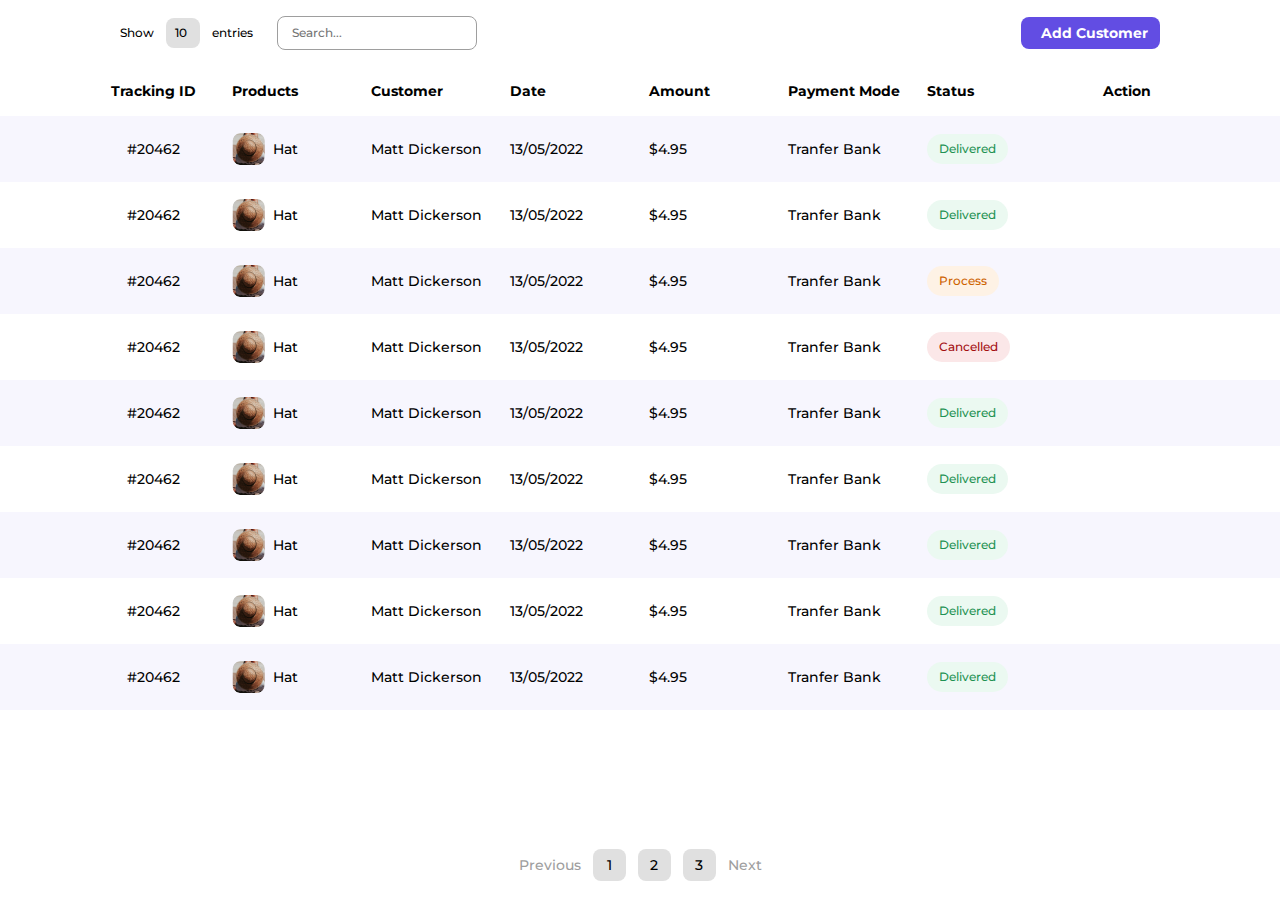
==== commit 10c6a278: "Merge pull request #2 from houtarouhyouka1203/feature/table-ui" ====
--- a/table/index.html
+++ b/table/index.html
@@ -56,6 +56,9 @@
                 <div class="header__search bdrs" >
                     <i class="fa-solid fa-magnifying-glass fa-sm"></i>
                     <input type="text" placeholder="Search..." class="header__input">
+                    <button type="reset" class="header__reset">
+                        <i class="fa-solid fa-xmark fa-sm"></i>
+                    </button>
                 </div>
             </form>
             <button type="button" class="header__add bdrs">
--- a/table/index.css
+++ b/table/index.css
@@ -55,7 +55,11 @@
                 .noe__droplist {padding: 8px 9px; background: var(--color-4); display: flex; align-items: center;gap: 4px;}
             .header__search {border: 1px solid var(--color-6); padding: 9px 9px; display: flex;align-items: center;gap: 5px;}
                 .header__search i {color: var(--color-6); display: inline-block;}
+                .header__search > i:hover {color: var(--color-5);}
                 .header__input {padding: 0;margin: 0; outline: none; color: var(--color-6);border: 0;font-weight: 500;}
+                .header__input:not(:placeholder-shown) ~ .header__reset{visibility: visible;}
+                .header__reset {visibility: hidden;display: flex;align-items: center;justify-content: center;padding: 4px 2px;outline: none; border: 0; color: var(--color-6); background: transparent;}
+                .header__reset:hover i {color: var(--color-5);}
         /* header/button */
         .header__add {padding: 8px 12px; display: flex;align-items: center;gap: 8px; background: var(--color-1); outline: none; border: 0;}
             .header__add i {color: var(--color-2);}
